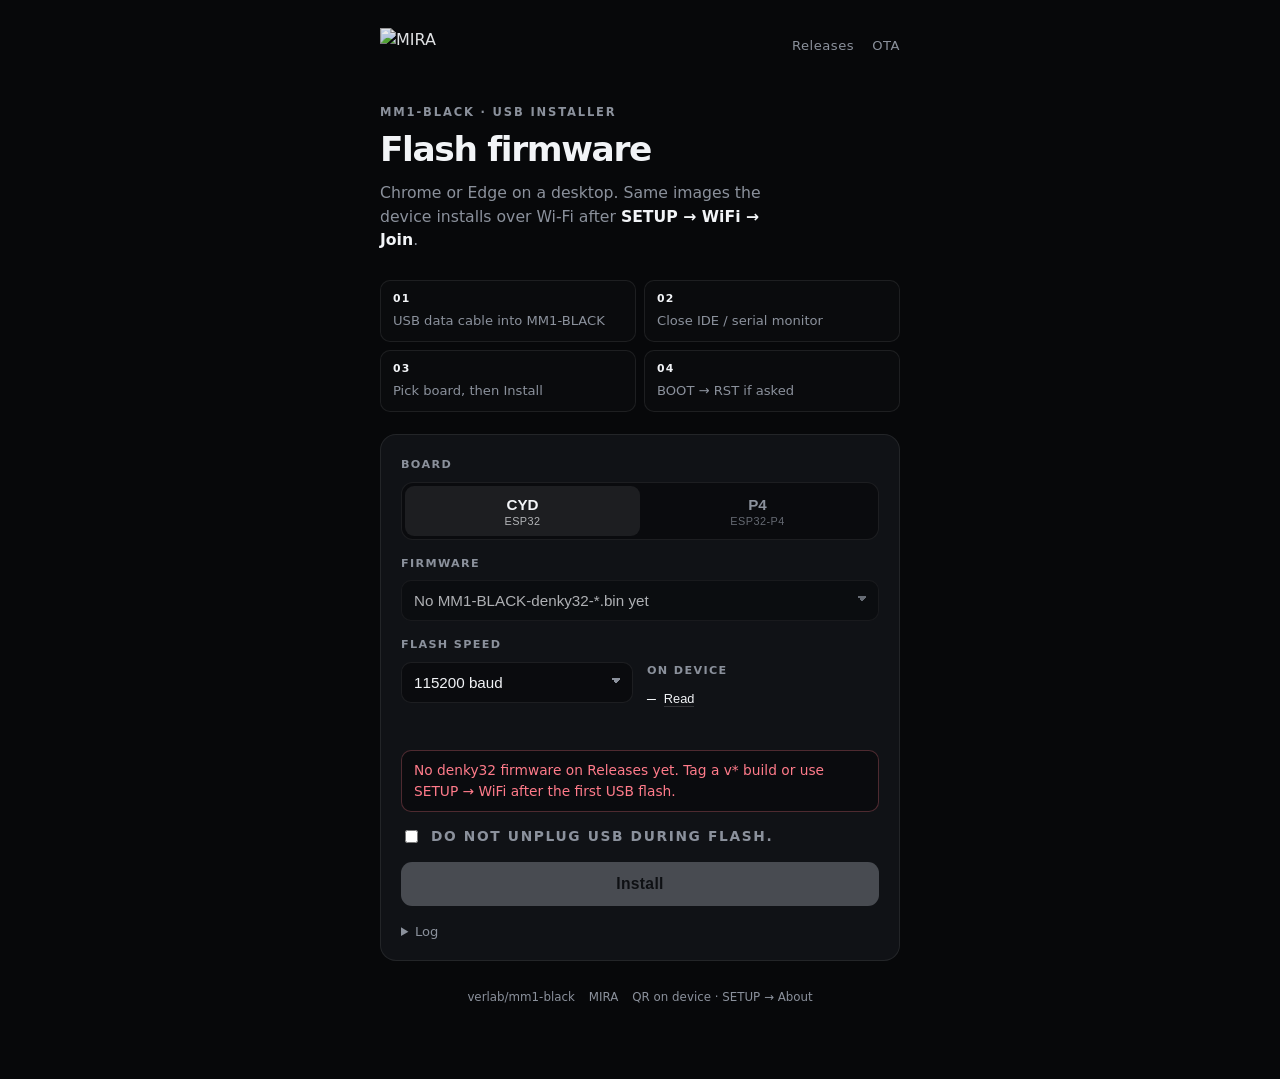
==== docs/flasher/index.html @ ac5af57a "feat(p4): GitHub OTA over STA Wi-Fi and v1.0.0 installer Ship the P4 product path: join a home AP, c" ====
<!DOCTYPE html>
<html lang="en">
  <head>
    <meta charset="utf-8" />
    <meta name="viewport" content="width=device-width, initial-scale=1" />
    <title>Install MM1-BLACK · MIRA</title>
    <meta
      name="description"
      content="USB firmware installer for MM1-BLACK — Web Serial, GitHub Releases. CYD and ESP32-P4."
    />
    <link rel="stylesheet" href="styles.css" />
  </head>
  <body>
    <div class="bg" aria-hidden="true"></div>
    <div class="wrap">
      <header class="top">
        <img src="assets/mira-logo.png" alt="MIRA" width="112" height="40" />
        <nav>
          <a href="https://github.com/verlab/mm1-black/releases">Releases</a>
          <a href="https://github.com/verlab/mm1-black/blob/main/docs/OTA.md">OTA</a>
        </nav>
      </header>

      <section class="hero">
        <p class="kicker">MM1-BLACK · USB installer</p>
        <h1>Flash firmware</h1>
        <p class="lede">
          Chrome or Edge on a desktop. Same images the device installs over Wi-Fi
          after <strong>SETUP → WiFi → Join</strong>.
        </p>
      </section>

      <noscript>
        <p class="banner err">JavaScript is required for USB flashing.</p>
      </noscript>

      <div id="noSerial" class="banner err hidden" role="alert">
        Web Serial is unavailable. Open this page in
        <strong>Google Chrome</strong> or <strong>Microsoft Edge</strong>
        on a desktop PC (not iOS).
      </div>

      <div id="p4Hint" class="banner warn hidden">
        P4 uses the <strong>USB TO UART</strong> port (QinHeng <code>1a86:55d3</code>),
        not USB OTG. A blank board still needs a first PlatformIO flash
        (bootloader + partitions). This page writes the app image.
      </div>

      <ol class="steps" id="stepList">
        <li><span>01</span> USB data cable into MM1-BLACK</li>
        <li><span>02</span> Close IDE / serial monitor</li>
        <li><span>03</span> Pick board, then Install</li>
        <li><span>04</span> BOOT → RST if asked</li>
      </ol>

      <section class="panel">
        <div class="row">
          <span class="field-label">Board</span>
          <div class="board-toggle" role="group" aria-label="Board">
            <button type="button" class="board-btn active" id="btnBoardCyd" data-board="denky32">
              CYD
              <small>ESP32</small>
            </button>
            <button type="button" class="board-btn" id="btnBoardP4" data-board="mm1_p4">
              P4
              <small>ESP32-P4</small>
            </button>
          </div>
        </div>

        <div class="row">
          <label for="releaseSelect">Firmware</label>
          <select id="releaseSelect" disabled>
            <option value="">Loading releases…</option>
          </select>
        </div>

        <div class="row row-split">
          <div>
            <label for="flashBaud">Flash speed</label>
            <select id="flashBaud">
              <option value="115200" selected>115200 baud</option>
              <option value="230400">230400 baud</option>
              <option value="460800">460800 baud</option>
              <option value="921600">921600 baud</option>
            </select>
          </div>
          <div class="installed">
            <span class="label">On device</span>
            <span id="deviceVersion" class="mono">—</span>
            <button type="button" class="linkish" id="btnReadVersion" title="Read VERSION from the device">
              Read
            </button>
          </div>
        </div>

        <p id="versionCompare" class="hint"></p>
        <p id="statusLine" class="status-line" role="status"></p>

        <label class="ack">
          <input type="checkbox" id="ackFlash" />
          <span>Do not unplug USB during flash.</span>
        </label>

        <button type="button" class="install-btn" id="btnInstall" disabled>
          Install
        </button>

        <div class="progress" id="progressWrap">
          <div id="progressBar"></div>
        </div>

        <details class="log-details">
          <summary>Log</summary>
          <div class="log" id="log" aria-live="polite"></div>
        </details>
      </section>

      <footer>
        <a href="https://github.com/verlab/mm1-black">verlab/mm1-black</a>
        <span>MIRA</span>
        <span>QR on device · SETUP → About</span>
      </footer>
    </div>
    <script type="module" src="app.js"></script>
  </body>
</html>
---- docs/flasher/styles.css ----
:root {
  --bg: #07080a;
  --bg-2: #0c0e12;
  --panel: #101216;
  --line: rgba(255, 255, 255, 0.08);
  --line-strong: rgba(255, 255, 255, 0.14);
  --text: #f2f4f7;
  --muted: #8b919c;
  --accent: #d8dee8;
  --ok: #5ee0a8;
  --warn: #e6c07b;
  --err: #ff7b8a;
  --mono: ui-monospace, "SF Mono", "JetBrains Mono", Consolas, monospace;
}

* {
  box-sizing: border-box;
}

html,
body {
  margin: 0;
  min-height: 100%;
  background: var(--bg);
  color: var(--text);
  font-family: Inter, ui-sans-serif, system-ui, -apple-system, "Segoe UI", Roboto,
    Helvetica, Arial, sans-serif;
  line-height: 1.5;
  -webkit-font-smoothing: antialiased;
}

.bg {
  position: fixed;
  inset: 0;
  z-index: -1;
  background:
    radial-gradient(800px 420px at 50% -10%, rgba(255, 255, 255, 0.04), transparent 60%),
    linear-gradient(180deg, var(--bg-2) 0%, var(--bg) 48%);
}

.wrap {
  max-width: 560px;
  margin: 0 auto;
  padding: 28px 20px 72px;
}

.top {
  display: flex;
  align-items: center;
  justify-content: space-between;
  margin-bottom: 40px;
}

.top img {
  height: 36px;
  width: auto;
  opacity: 0.92;
}

.top nav {
  display: flex;
  gap: 18px;
}

.top nav a {
  color: var(--muted);
  text-decoration: none;
  font-size: 0.82rem;
  letter-spacing: 0.04em;
}

.top nav a:hover {
  color: var(--text);
}

.hero {
  margin-bottom: 28px;
}

.kicker {
  margin: 0 0 10px;
  font-size: 0.72rem;
  font-weight: 600;
  letter-spacing: 0.16em;
  text-transform: uppercase;
  color: var(--muted);
}

.hero h1 {
  margin: 0;
  font-size: 2.15rem;
  font-weight: 560;
  letter-spacing: -0.04em;
  line-height: 1.1;
}

.lede {
  margin: 12px 0 0;
  color: var(--muted);
  font-size: 0.98rem;
  max-width: 40ch;
}

.lede strong {
  color: var(--text);
  font-weight: 560;
}

.steps {
  list-style: none;
  margin: 0 0 22px;
  padding: 0;
  display: grid;
  grid-template-columns: 1fr 1fr;
  gap: 8px;
}

.steps li {
  margin: 0;
  padding: 10px 12px;
  border: 1px solid var(--line);
  border-radius: 10px;
  background: rgba(255, 255, 255, 0.015);
  color: var(--muted);
  font-size: 0.82rem;
}

.steps li span {
  display: block;
  margin-bottom: 4px;
  color: var(--text);
  font-size: 0.68rem;
  letter-spacing: 0.12em;
  font-weight: 600;
}

.banner {
  padding: 12px 14px;
  border-radius: 10px;
  margin-bottom: 14px;
  font-size: 0.86rem;
  border: 1px solid var(--line);
}

.banner.err {
  border-color: rgba(255, 123, 138, 0.28);
  background: rgba(255, 123, 138, 0.06);
  color: var(--err);
}

.banner.warn {
  border-color: rgba(230, 192, 123, 0.28);
  background: rgba(230, 192, 123, 0.06);
  color: var(--warn);
  font-size: 0.82rem;
}

.banner.warn code {
  font-family: var(--mono);
  font-size: 0.76rem;
}

.hidden {
  display: none !important;
}

.panel {
  border: 1px solid var(--line);
  border-radius: 16px;
  padding: 22px 20px 18px;
  background: var(--panel);
}

.row {
  margin-bottom: 16px;
}

.row-split {
  display: grid;
  grid-template-columns: 1fr 1fr;
  gap: 14px;
}

@media (max-width: 520px) {
  .hero h1 {
    font-size: 1.75rem;
  }

  .row-split,
  .steps {
    grid-template-columns: 1fr;
  }
}

label,
.field-label {
  display: block;
  font-size: 0.7rem;
  font-weight: 600;
  letter-spacing: 0.12em;
  text-transform: uppercase;
  color: var(--muted);
  margin-bottom: 8px;
}

select {
  width: 100%;
  padding: 11px 12px;
  border-radius: 10px;
  border: 1px solid var(--line);
  background: #0a0b0e;
  color: var(--text);
  font-size: 0.95rem;
  appearance: none;
  background-image: linear-gradient(45deg, transparent 50%, var(--muted) 50%),
    linear-gradient(135deg, var(--muted) 50%, transparent 50%);
  background-position: calc(100% - 16px) calc(50% - 2px), calc(100% - 11px) calc(50% - 2px);
  background-size: 5px 5px, 5px 5px;
  background-repeat: no-repeat;
}

select:focus {
  outline: none;
  border-color: var(--line-strong);
}

.installed {
  display: flex;
  flex-wrap: wrap;
  align-items: center;
  gap: 8px;
  padding-top: 26px;
}

.installed .label {
  width: 100%;
  font-size: 0.7rem;
  font-weight: 600;
  letter-spacing: 0.12em;
  text-transform: uppercase;
  color: var(--muted);
}

.mono {
  font-family: var(--mono);
  font-size: 0.92rem;
}

.hint {
  margin: 0 0 8px;
  font-size: 0.84rem;
  color: var(--muted);
  min-height: 1.2em;
}

.status-line {
  margin: 0 0 14px;
  padding: 9px 12px;
  border-radius: 10px;
  border: 1px solid var(--line);
  background: #0a0b0e;
  font-size: 0.86rem;
  color: var(--muted);
  min-height: 1.1rem;
}

.status-line.ok {
  border-color: rgba(94, 224, 168, 0.28);
  color: var(--ok);
}

.status-line.err {
  border-color: rgba(255, 123, 138, 0.28);
  color: var(--err);
}

.ack {
  display: flex;
  align-items: flex-start;
  gap: 10px;
  margin: 4px 0 16px;
  font-size: 0.86rem;
  color: var(--muted);
  cursor: pointer;
}

.ack input {
  margin-top: 4px;
  width: auto;
  accent-color: var(--text);
}

.install-btn {
  width: 100%;
  padding: 13px 18px;
  border: 0;
  border-radius: 11px;
  font-size: 0.98rem;
  font-weight: 620;
  letter-spacing: 0.02em;
  cursor: pointer;
  color: #0a0b0e;
  background: var(--accent);
  transition: opacity 0.15s ease, transform 0.15s ease;
}

.install-btn:disabled {
  opacity: 0.28;
  cursor: not-allowed;
}

.install-btn:not(:disabled):hover {
  transform: translateY(-1px);
}

button.linkish {
  border: 0;
  background: none;
  color: var(--text);
  font-size: 0.8rem;
  cursor: pointer;
  padding: 0;
  text-decoration: none;
  border-bottom: 1px solid var(--line-strong);
}

.progress {
  margin-top: 14px;
  height: 3px;
  border-radius: 99px;
  background: #0a0b0e;
  overflow: hidden;
  display: none;
}

.progress.visible {
  display: block;
}

.progress > div {
  height: 100%;
  width: 0%;
  background: var(--text);
  transition: width 0.2s ease;
}

.log-details {
  margin-top: 16px;
  font-size: 0.82rem;
  color: var(--muted);
}

.log-details summary {
  cursor: pointer;
  user-select: none;
}

.log {
  margin-top: 8px;
  padding: 10px 12px;
  border-radius: 10px;
  background: #07080a;
  border: 1px solid var(--line);
  font-family: var(--mono);
  font-size: 0.7rem;
  max-height: 160px;
  overflow-y: auto;
  white-space: pre-wrap;
}

footer {
  margin-top: 28px;
  display: flex;
  flex-wrap: wrap;
  gap: 8px 14px;
  justify-content: center;
  color: var(--muted);
  font-size: 0.74rem;
}

footer a {
  color: var(--muted);
  text-decoration: none;
}

footer a:hover {
  color: var(--text);
}

.compare-newer {
  color: var(--ok);
  font-weight: 600;
}

.compare-older {
  color: var(--warn);
}

.board-toggle {
  display: grid;
  grid-template-columns: 1fr 1fr;
  gap: 0;
  padding: 3px;
  border: 1px solid var(--line);
  border-radius: 12px;
  background: #0a0b0e;
}

.board-btn {
  padding: 10px 8px 9px;
  border: 0;
  border-radius: 9px;
  background: transparent;
  color: var(--muted);
  font-size: 0.95rem;
  font-weight: 600;
  cursor: pointer;
}

.board-btn small {
  display: block;
  margin-top: 2px;
  font-size: 0.68rem;
  font-weight: 500;
  letter-spacing: 0.04em;
  color: inherit;
  opacity: 0.7;
}

.board-btn.active {
  background: rgba(255, 255, 255, 0.08);
  color: var(--text);
}
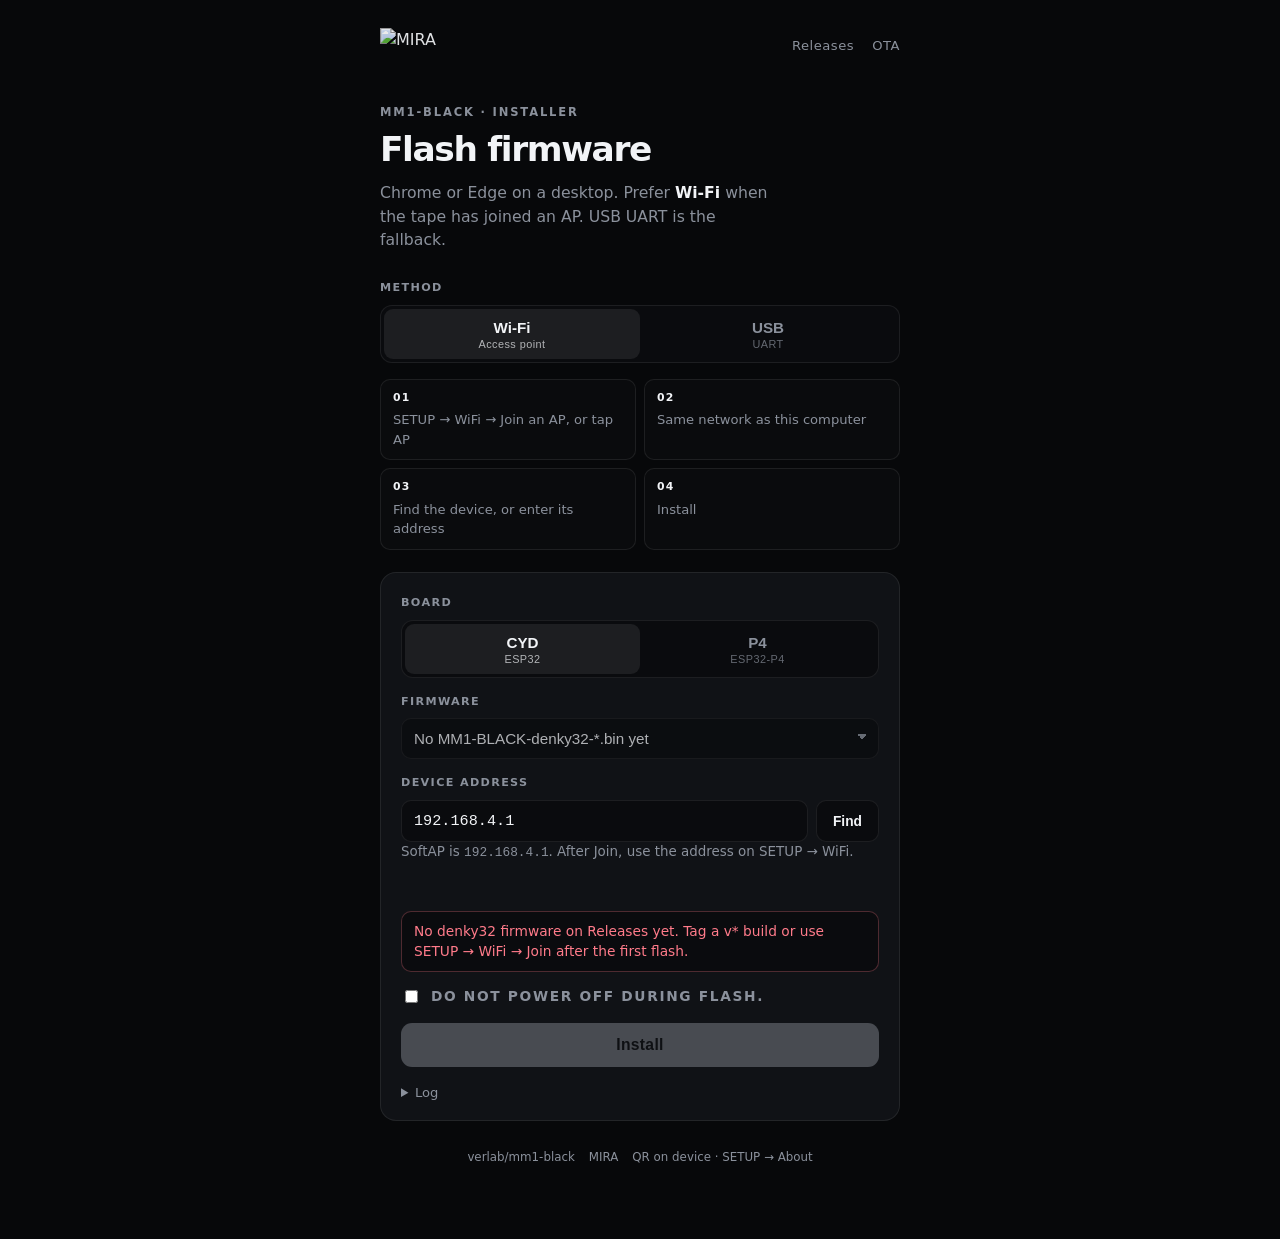
==== commit c7382f4f: "feat(ota): on-device Check/Install without freezing the tape Sealed units can Join an access point a" ====
--- a/docs/flasher/index.html
+++ b/docs/flasher/index.html
@@ -6,7 +6,7 @@
     <title>Install MM1-BLACK · MIRA</title>
     <meta
       name="description"
-      content="USB firmware installer for MM1-BLACK — Web Serial, GitHub Releases. CYD and ESP32-P4."
+      content="Firmware installer for MM1-BLACK — Wi-Fi or USB UART, GitHub Releases."
     />
     <link rel="stylesheet" href="styles.css" />
   </head>
@@ -22,32 +22,47 @@
       </header>
 
       <section class="hero">
-        <p class="kicker">MM1-BLACK · USB installer</p>
+        <p class="kicker">MM1-BLACK · installer</p>
         <h1>Flash firmware</h1>
         <p class="lede">
-          Chrome or Edge on a desktop. Same images the device installs over Wi-Fi
-          after <strong>SETUP → WiFi → Join</strong>.
+          Chrome or Edge on a desktop. Prefer <strong>Wi-Fi</strong> when the
+          tape has joined an AP. USB UART is the fallback.
         </p>
       </section>
 
       <noscript>
-        <p class="banner err">JavaScript is required for USB flashing.</p>
+        <p class="banner err">JavaScript is required.</p>
       </noscript>
 
       <div id="noSerial" class="banner err hidden" role="alert">
-        Web Serial is unavailable. Open this page in
+        Web Serial is unavailable. USB flash needs
         <strong>Google Chrome</strong> or <strong>Microsoft Edge</strong>
-        on a desktop PC (not iOS).
+        on a desktop PC. Wi-Fi install still works.
       </div>
 
-      <div id="p4Hint" class="banner warn hidden">
-        P4 uses the <strong>USB TO UART</strong> port (QinHeng <code>1a86:55d3</code>),
-        not USB OTG. A blank board still needs a first PlatformIO flash
-        (bootloader + partitions). This page writes the app image.
+      <div class="row">
+        <span class="field-label">Method</span>
+        <div class="board-toggle" role="group" aria-label="Install method">
+          <button type="button" class="board-btn active" id="btnModeWifi" data-mode="wifi">
+            Wi-Fi
+            <small>Access point</small>
+          </button>
+          <button type="button" class="board-btn" id="btnModeUsb" data-mode="usb">
+            USB
+            <small>UART</small>
+          </button>
+        </div>
       </div>
 
-      <ol class="steps" id="stepList">
-        <li><span>01</span> USB data cable into MM1-BLACK</li>
+      <ol class="steps" id="stepListWifi">
+        <li><span>01</span> SETUP → WiFi → Join an AP, or tap AP</li>
+        <li><span>02</span> Same network as this computer</li>
+        <li><span>03</span> Find the device, or enter its address</li>
+        <li><span>04</span> Install</li>
+      </ol>
+
+      <ol class="steps hidden" id="stepListUsb">
+        <li><span>01</span> Connect USB UART</li>
         <li><span>02</span> Close IDE / serial monitor</li>
         <li><span>03</span> Pick board, then Install</li>
         <li><span>04</span> BOOT → RST if asked</li>
@@ -75,22 +90,46 @@
           </select>
         </div>
 
-        <div class="row row-split">
-          <div>
-            <label for="flashBaud">Flash speed</label>
-            <select id="flashBaud">
-              <option value="115200" selected>115200 baud</option>
-              <option value="230400">230400 baud</option>
-              <option value="460800">460800 baud</option>
-              <option value="921600">921600 baud</option>
-            </select>
+        <div id="wifiPanel">
+          <div class="row">
+            <label for="otaHost">Device address</label>
+            <div class="host-row">
+              <input
+                id="otaHost"
+                type="text"
+                spellcheck="false"
+                autocomplete="off"
+                value="192.168.4.1"
+                placeholder="192.168.4.1"
+              />
+              <button type="button" class="ghost-btn" id="btnFind">Find</button>
+            </div>
+            <p class="hint" id="wifiHint">
+              SoftAP is <code>192.168.4.1</code>. After Join, use the address
+              on SETUP → WiFi.
+            </p>
+            <div id="foundDevices" class="found"></div>
           </div>
-          <div class="installed">
-            <span class="label">On device</span>
-            <span id="deviceVersion" class="mono">—</span>
-            <button type="button" class="linkish" id="btnReadVersion" title="Read VERSION from the device">
-              Read
-            </button>
+        </div>
+
+        <div id="usbPanel" class="hidden">
+          <div class="row row-split">
+            <div>
+              <label for="flashBaud">Flash speed</label>
+              <select id="flashBaud">
+                <option value="115200" selected>115200 baud</option>
+                <option value="230400">230400 baud</option>
+                <option value="460800">460800 baud</option>
+                <option value="921600">921600 baud</option>
+              </select>
+            </div>
+            <div class="installed">
+              <span class="label">On device</span>
+              <span id="deviceVersion" class="mono">—</span>
+              <button type="button" class="linkish" id="btnReadVersion" title="Read VERSION from the device">
+                Read
+              </button>
+            </div>
           </div>
         </div>
 
@@ -99,7 +138,7 @@
 
         <label class="ack">
           <input type="checkbox" id="ackFlash" />
-          <span>Do not unplug USB during flash.</span>
+          <span id="ackLabel">Do not power off during flash.</span>
         </label>
 
         <button type="button" class="install-btn" id="btnInstall" disabled>
@@ -122,6 +161,7 @@
         <span>QR on device · SETUP → About</span>
       </footer>
     </div>
+    <form id="wifiOtaForm" class="hidden" method="POST" enctype="multipart/form-data" target="mm1ota"></form>
     <script type="module" src="app.js"></script>
   </body>
 </html>
--- a/docs/flasher/styles.css
+++ b/docs/flasher/styles.css
@@ -431,3 +431,82 @@
   background: rgba(255, 255, 255, 0.08);
   color: var(--text);
 }
+
+input[type="text"] {
+  width: 100%;
+  padding: 11px 12px;
+  border-radius: 10px;
+  border: 1px solid var(--line);
+  background: #0a0b0e;
+  color: var(--text);
+  font-size: 0.95rem;
+  font-family: var(--mono);
+}
+
+input[type="text"]:focus {
+  outline: none;
+  border-color: var(--line-strong);
+}
+
+.host-row {
+  display: grid;
+  grid-template-columns: 1fr auto;
+  gap: 8px;
+}
+
+.ghost-btn {
+  padding: 0 16px;
+  border-radius: 10px;
+  border: 1px solid var(--line);
+  background: #0a0b0e;
+  color: var(--text);
+  font-size: 0.86rem;
+  font-weight: 600;
+  cursor: pointer;
+}
+
+.ghost-btn:hover:not(:disabled) {
+  border-color: var(--line-strong);
+}
+
+.ghost-btn:disabled {
+  opacity: 0.4;
+  cursor: not-allowed;
+}
+
+.found {
+  margin-top: 8px;
+  display: flex;
+  flex-direction: column;
+  gap: 6px;
+}
+
+.found button {
+  text-align: left;
+  padding: 10px 12px;
+  border-radius: 10px;
+  border: 1px solid var(--line);
+  background: rgba(255, 255, 255, 0.03);
+  color: var(--text);
+  font-size: 0.84rem;
+  cursor: pointer;
+}
+
+.found button:hover,
+.found button.active {
+  border-color: var(--line-strong);
+  background: rgba(255, 255, 255, 0.08);
+}
+
+.found small {
+  display: block;
+  margin-top: 2px;
+  color: var(--muted);
+  font-family: var(--mono);
+  font-size: 0.74rem;
+}
+
+.hint code {
+  font-family: var(--mono);
+  font-size: 0.8rem;
+}
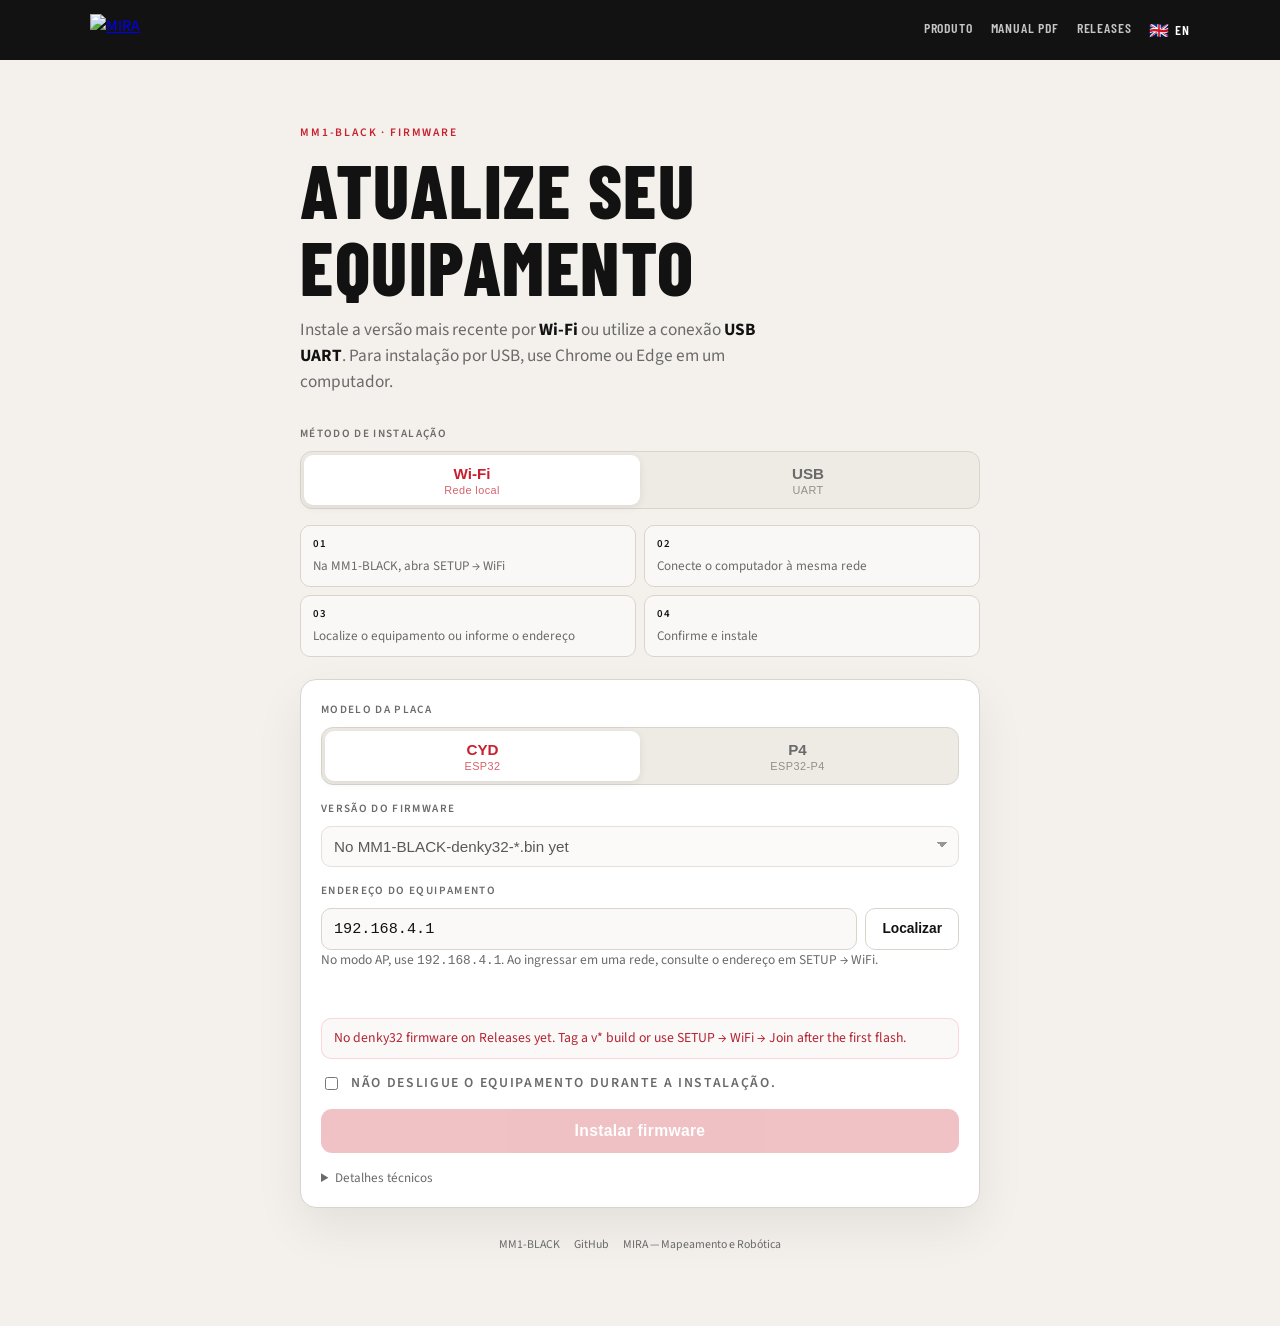
==== commit a8d5ef08: "chore: point public URLs at Mira-Robotica after repo transfer OTA, installer and docs now use the or" ====
--- a/docs/flasher/index.html
+++ b/docs/flasher/index.html
@@ -1,51 +1,59 @@
 <!DOCTYPE html>
-<html lang="en">
+<html lang="pt-BR">
   <head>
     <meta charset="utf-8" />
     <meta name="viewport" content="width=device-width, initial-scale=1" />
-    <title>Install MM1-BLACK · MIRA</title>
+    <title>Firmware MM1-BLACK · MIRA</title>
     <meta
       name="description"
-      content="Firmware installer for MM1-BLACK — Wi-Fi or USB UART, GitHub Releases."
+      content="Instalação e atualização do firmware da MM1-BLACK por Wi-Fi ou USB."
     />
+    <link rel="preconnect" href="https://fonts.googleapis.com" />
+    <link rel="preconnect" href="https://fonts.gstatic.com" crossorigin />
+    <link href="https://fonts.googleapis.com/css2?family=Barlow+Condensed:wght@500;600;700;800&family=Source+Sans+3:wght@400;600;700&display=swap" rel="stylesheet" />
     <link rel="stylesheet" href="styles.css" />
   </head>
   <body>
     <div class="bg" aria-hidden="true"></div>
     <div class="wrap">
       <header class="top">
-        <img src="assets/mira-logo.png" alt="MIRA" width="112" height="40" />
+        <a href="../" aria-label="MM1-BLACK">
+          <img src="../assets/MIRA_Horizontal_R.svg" alt="MIRA" />
+        </a>
         <nav>
-          <a href="https://github.com/verlab/mm1-black/releases">Releases</a>
-          <a href="https://github.com/verlab/mm1-black/blob/main/docs/OTA.md">OTA</a>
+          <a href="../">Produto</a>
+          <a href="../manual/MM1-BLACK_Manual_Usuario.pdf">Manual PDF</a>
+          <a class="external-link" href="https://github.com/Mira-Robotica/mm1-black/releases">Releases</a>
+          <a class="language-choice" href="en/" lang="en" hreflang="en" aria-label="View installer in English"><span aria-hidden="true">🇬🇧</span> EN</a>
         </nav>
       </header>
 
       <section class="hero">
-        <p class="kicker">MM1-BLACK · installer</p>
-        <h1>Flash firmware</h1>
+        <p class="kicker">MM1-BLACK · Firmware</p>
+        <h1>Atualize seu equipamento</h1>
         <p class="lede">
-          Chrome or Edge on a desktop. Prefer <strong>Wi-Fi</strong> when the
-          tape has joined an AP. USB UART is the fallback.
+          Instale a versão mais recente por <strong>Wi-Fi</strong> ou utilize
+          a conexão <strong>USB UART</strong>. Para instalação por USB, use
+          Chrome ou Edge em um computador.
         </p>
       </section>
 
       <noscript>
-        <p class="banner err">JavaScript is required.</p>
+        <p class="banner err">Ative o JavaScript para utilizar o instalador.</p>
       </noscript>
 
       <div id="noSerial" class="banner err hidden" role="alert">
-        Web Serial is unavailable. USB flash needs
-        <strong>Google Chrome</strong> or <strong>Microsoft Edge</strong>
-        on a desktop PC. Wi-Fi install still works.
+        A instalação por USB requer <strong>Google Chrome</strong> ou
+        <strong>Microsoft Edge</strong> em um computador. A instalação por
+        Wi-Fi continua disponível.
       </div>
 
       <div class="row">
-        <span class="field-label">Method</span>
-        <div class="board-toggle" role="group" aria-label="Install method">
+        <span class="field-label">Método de instalação</span>
+        <div class="board-toggle" role="group" aria-label="Método de instalação">
           <button type="button" class="board-btn active" id="btnModeWifi" data-mode="wifi">
             Wi-Fi
-            <small>Access point</small>
+            <small>Rede local</small>
           </button>
           <button type="button" class="board-btn" id="btnModeUsb" data-mode="usb">
             USB
@@ -55,23 +63,23 @@
       </div>
 
       <ol class="steps" id="stepListWifi">
-        <li><span>01</span> SETUP → WiFi → Join an AP, or tap AP</li>
-        <li><span>02</span> Same network as this computer</li>
-        <li><span>03</span> Find the device, or enter its address</li>
-        <li><span>04</span> Install</li>
+        <li><span>01</span> Na MM1-BLACK, abra SETUP → WiFi</li>
+        <li><span>02</span> Conecte o computador à mesma rede</li>
+        <li><span>03</span> Localize o equipamento ou informe o endereço</li>
+        <li><span>04</span> Confirme e instale</li>
       </ol>
 
       <ol class="steps hidden" id="stepListUsb">
-        <li><span>01</span> Connect USB UART</li>
-        <li><span>02</span> Close IDE / serial monitor</li>
-        <li><span>03</span> Pick board, then Install</li>
-        <li><span>04</span> BOOT → RST if asked</li>
+        <li><span>01</span> Conecte o adaptador USB UART</li>
+        <li><span>02</span> Feche o monitor serial e a IDE</li>
+        <li><span>03</span> Selecione a placa e a versão</li>
+        <li><span>04</span> Use BOOT → RST quando solicitado</li>
       </ol>
 
       <section class="panel">
         <div class="row">
-          <span class="field-label">Board</span>
-          <div class="board-toggle" role="group" aria-label="Board">
+          <span class="field-label">Modelo da placa</span>
+          <div class="board-toggle" role="group" aria-label="Modelo da placa">
             <button type="button" class="board-btn active" id="btnBoardCyd" data-board="denky32">
               CYD
               <small>ESP32</small>
@@ -84,15 +92,15 @@
         </div>
 
         <div class="row">
-          <label for="releaseSelect">Firmware</label>
+          <label for="releaseSelect">Versão do firmware</label>
           <select id="releaseSelect" disabled>
-            <option value="">Loading releases…</option>
+            <option value="">Carregando versões…</option>
           </select>
         </div>
 
         <div id="wifiPanel">
           <div class="row">
-            <label for="otaHost">Device address</label>
+            <label for="otaHost">Endereço do equipamento</label>
             <div class="host-row">
               <input
                 id="otaHost"
@@ -102,11 +110,11 @@
                 value="192.168.4.1"
                 placeholder="192.168.4.1"
               />
-              <button type="button" class="ghost-btn" id="btnFind">Find</button>
+              <button type="button" class="ghost-btn" id="btnFind">Localizar</button>
             </div>
             <p class="hint" id="wifiHint">
-              SoftAP is <code>192.168.4.1</code>. After Join, use the address
-              on SETUP → WiFi.
+              No modo AP, use <code>192.168.4.1</code>. Ao ingressar em uma
+              rede, consulte o endereço em SETUP → WiFi.
             </p>
             <div id="foundDevices" class="found"></div>
           </div>
@@ -115,7 +123,7 @@
         <div id="usbPanel" class="hidden">
           <div class="row row-split">
             <div>
-              <label for="flashBaud">Flash speed</label>
+              <label for="flashBaud">Velocidade</label>
               <select id="flashBaud">
                 <option value="115200" selected>115200 baud</option>
                 <option value="230400">230400 baud</option>
@@ -124,10 +132,10 @@
               </select>
             </div>
             <div class="installed">
-              <span class="label">On device</span>
+              <span class="label">Versão instalada</span>
               <span id="deviceVersion" class="mono">—</span>
               <button type="button" class="linkish" id="btnReadVersion" title="Read VERSION from the device">
-                Read
+                Consultar
               </button>
             </div>
           </div>
@@ -138,11 +146,11 @@
 
         <label class="ack">
           <input type="checkbox" id="ackFlash" />
-          <span id="ackLabel">Do not power off during flash.</span>
+          <span id="ackLabel">Não desligue o equipamento durante a instalação.</span>
         </label>
 
         <button type="button" class="install-btn" id="btnInstall" disabled>
-          Install
+          Instalar firmware
         </button>
 
         <div class="progress" id="progressWrap">
@@ -150,15 +158,15 @@
         </div>
 
         <details class="log-details">
-          <summary>Log</summary>
+          <summary>Detalhes técnicos</summary>
           <div class="log" id="log" aria-live="polite"></div>
         </details>
       </section>
 
       <footer>
-        <a href="https://github.com/verlab/mm1-black">verlab/mm1-black</a>
-        <span>MIRA</span>
-        <span>QR on device · SETUP → About</span>
+        <a href="../">MM1-BLACK</a>
+        <a href="https://github.com/Mira-Robotica/mm1-black">GitHub</a>
+        <span>MIRA — Mapeamento e Robótica</span>
       </footer>
     </div>
     <form id="wifiOtaForm" class="hidden" method="POST" enctype="multipart/form-data" target="mm1ota"></form>
--- a/docs/flasher/styles.css
+++ b/docs/flasher/styles.css
@@ -1,15 +1,17 @@
 :root {
-  --bg: #07080a;
-  --bg-2: #0c0e12;
-  --panel: #101216;
-  --line: rgba(255, 255, 255, 0.08);
-  --line-strong: rgba(255, 255, 255, 0.14);
-  --text: #f2f4f7;
-  --muted: #8b919c;
-  --accent: #d8dee8;
-  --ok: #5ee0a8;
-  --warn: #e6c07b;
-  --err: #ff7b8a;
+  --bg: #f4f1ec;
+  --bg-2: #ebe7e0;
+  --panel: #ffffff;
+  --line: #d9d4cc;
+  --line-strong: #aaa39a;
+  --text: #121212;
+  --muted: #6a6a6a;
+  --accent: #c8202f;
+  --ok: #25764f;
+  --warn: #98600d;
+  --err: #b42332;
+  --display: "Barlow Condensed", "Arial Narrow", sans-serif;
+  --body: "Source Sans 3", "Segoe UI", sans-serif;
   --mono: ui-monospace, "SF Mono", "JetBrains Mono", Consolas, monospace;
 }
 
@@ -23,8 +25,7 @@
   min-height: 100%;
   background: var(--bg);
   color: var(--text);
-  font-family: Inter, ui-sans-serif, system-ui, -apple-system, "Segoe UI", Roboto,
-    Helvetica, Arial, sans-serif;
+  font-family: var(--body);
   line-height: 1.5;
   -webkit-font-smoothing: antialiased;
 }
@@ -34,27 +35,41 @@
   inset: 0;
   z-index: -1;
   background:
-    radial-gradient(800px 420px at 50% -10%, rgba(255, 255, 255, 0.04), transparent 60%),
+    radial-gradient(800px 420px at 50% -10%, rgba(200, 32, 47, 0.05), transparent 60%),
     linear-gradient(180deg, var(--bg-2) 0%, var(--bg) 48%);
 }
 
 .wrap {
-  max-width: 560px;
+  max-width: 1140px;
   margin: 0 auto;
-  padding: 28px 20px 72px;
+  padding: 0 20px 72px;
 }
 
 .top {
+  position: relative;
   display: flex;
   align-items: center;
   justify-content: space-between;
-  margin-bottom: 40px;
+  min-height: 60px;
+  margin-bottom: 64px;
+  z-index: 1;
+}
+
+.top::before {
+  content: "";
+  position: absolute;
+  inset-block: 0;
+  left: 50%;
+  width: 100vw;
+  transform: translateX(-50%);
+  background: rgba(10, 10, 10, 0.96);
+  z-index: -1;
 }
 
 .top img {
-  height: 36px;
+  display: block;
+  height: 32px;
   width: auto;
-  opacity: 0.92;
 }
 
 .top nav {
@@ -63,18 +78,33 @@
 }
 
 .top nav a {
-  color: var(--muted);
+  color: rgba(255, 255, 255, 0.76);
   text-decoration: none;
-  font-size: 0.82rem;
-  letter-spacing: 0.04em;
+  font-family: var(--display);
+  font-size: 0.86rem;
+  font-weight: 600;
+  letter-spacing: 0.06em;
+  text-transform: uppercase;
 }
 
 .top nav a:hover {
-  color: var(--text);
+  color: #fff;
+}
+
+.top nav .language-choice {
+  display: inline-flex;
+  align-items: center;
+  gap: 0.32rem;
+  color: #fff;
+}
+
+.language-choice span {
+  font-size: 1rem;
 }
 
 .hero {
-  margin-bottom: 28px;
+  width: min(680px, 100%);
+  margin: 0 auto 32px;
 }
 
 .kicker {
@@ -83,27 +113,39 @@
   font-weight: 600;
   letter-spacing: 0.16em;
   text-transform: uppercase;
-  color: var(--muted);
+  color: var(--accent);
 }
 
 .hero h1 {
   margin: 0;
-  font-size: 2.15rem;
-  font-weight: 560;
-  letter-spacing: -0.04em;
-  line-height: 1.1;
+  font-family: var(--display);
+  font-size: clamp(2.7rem, 7vw, 4.7rem);
+  font-weight: 800;
+  letter-spacing: 0.02em;
+  line-height: 1.02;
+  text-transform: uppercase;
 }
 
 .lede {
   margin: 12px 0 0;
   color: var(--muted);
-  font-size: 0.98rem;
-  max-width: 40ch;
+  font-size: 1.08rem;
+  max-width: 54ch;
 }
 
 .lede strong {
   color: var(--text);
-  font-weight: 560;
+  font-weight: 700;
+}
+
+.wrap > .row,
+.wrap > .steps,
+.wrap > .banner,
+.wrap > noscript,
+.panel {
+  width: min(680px, 100%);
+  margin-left: auto;
+  margin-right: auto;
 }
 
 .steps {
@@ -120,7 +162,7 @@
   padding: 10px 12px;
   border: 1px solid var(--line);
   border-radius: 10px;
-  background: rgba(255, 255, 255, 0.015);
+  background: rgba(255, 255, 255, 0.56);
   color: var(--muted);
   font-size: 0.82rem;
 }
@@ -169,6 +211,7 @@
   border-radius: 16px;
   padding: 22px 20px 18px;
   background: var(--panel);
+  box-shadow: 0 20px 50px rgba(0, 0, 0, 0.07);
 }
 
 .row {
@@ -182,6 +225,22 @@
 }
 
 @media (max-width: 520px) {
+  .top {
+    margin-bottom: 42px;
+  }
+
+  .top nav {
+    gap: 12px;
+  }
+
+  .top nav a {
+    font-size: 0.78rem;
+  }
+
+  .top nav .external-link {
+    display: none;
+  }
+
   .hero h1 {
     font-size: 1.75rem;
   }
@@ -208,7 +267,7 @@
   padding: 11px 12px;
   border-radius: 10px;
   border: 1px solid var(--line);
-  background: #0a0b0e;
+  background-color: #faf9f7;
   color: var(--text);
   font-size: 0.95rem;
   appearance: none;
@@ -258,7 +317,7 @@
   padding: 9px 12px;
   border-radius: 10px;
   border: 1px solid var(--line);
-  background: #0a0b0e;
+  background: #faf9f7;
   font-size: 0.86rem;
   color: var(--muted);
   min-height: 1.1rem;
@@ -287,7 +346,7 @@
 .ack input {
   margin-top: 4px;
   width: auto;
-  accent-color: var(--text);
+  accent-color: var(--accent);
 }
 
 .install-btn {
@@ -299,7 +358,7 @@
   font-weight: 620;
   letter-spacing: 0.02em;
   cursor: pointer;
-  color: #0a0b0e;
+  color: #fff;
   background: var(--accent);
   transition: opacity 0.15s ease, transform 0.15s ease;
 }
@@ -328,7 +387,7 @@
   margin-top: 14px;
   height: 3px;
   border-radius: 99px;
-  background: #0a0b0e;
+  background: #e7e2db;
   overflow: hidden;
   display: none;
 }
@@ -340,7 +399,7 @@
 .progress > div {
   height: 100%;
   width: 0%;
-  background: var(--text);
+  background: var(--accent);
   transition: width 0.2s ease;
 }
 
@@ -359,7 +418,8 @@
   margin-top: 8px;
   padding: 10px 12px;
   border-radius: 10px;
-  background: #07080a;
+  background: #171717;
+  color: #ededed;
   border: 1px solid var(--line);
   font-family: var(--mono);
   font-size: 0.7rem;
@@ -403,7 +463,7 @@
   padding: 3px;
   border: 1px solid var(--line);
   border-radius: 12px;
-  background: #0a0b0e;
+  background: #eeeae4;
 }
 
 .board-btn {
@@ -428,8 +488,9 @@
 }
 
 .board-btn.active {
-  background: rgba(255, 255, 255, 0.08);
-  color: var(--text);
+  background: #fff;
+  color: var(--accent);
+  box-shadow: 0 2px 8px rgba(0, 0, 0, 0.08);
 }
 
 input[type="text"] {
@@ -437,7 +498,7 @@
   padding: 11px 12px;
   border-radius: 10px;
   border: 1px solid var(--line);
-  background: #0a0b0e;
+  background: #faf9f7;
   color: var(--text);
   font-size: 0.95rem;
   font-family: var(--mono);
@@ -458,7 +519,7 @@
   padding: 0 16px;
   border-radius: 10px;
   border: 1px solid var(--line);
-  background: #0a0b0e;
+  background: #fff;
   color: var(--text);
   font-size: 0.86rem;
   font-weight: 600;
@@ -486,7 +547,7 @@
   padding: 10px 12px;
   border-radius: 10px;
   border: 1px solid var(--line);
-  background: rgba(255, 255, 255, 0.03);
+  background: #faf9f7;
   color: var(--text);
   font-size: 0.84rem;
   cursor: pointer;
@@ -495,7 +556,7 @@
 .found button:hover,
 .found button.active {
   border-color: var(--line-strong);
-  background: rgba(255, 255, 255, 0.08);
+  background: #fff;
 }
 
 .found small {
